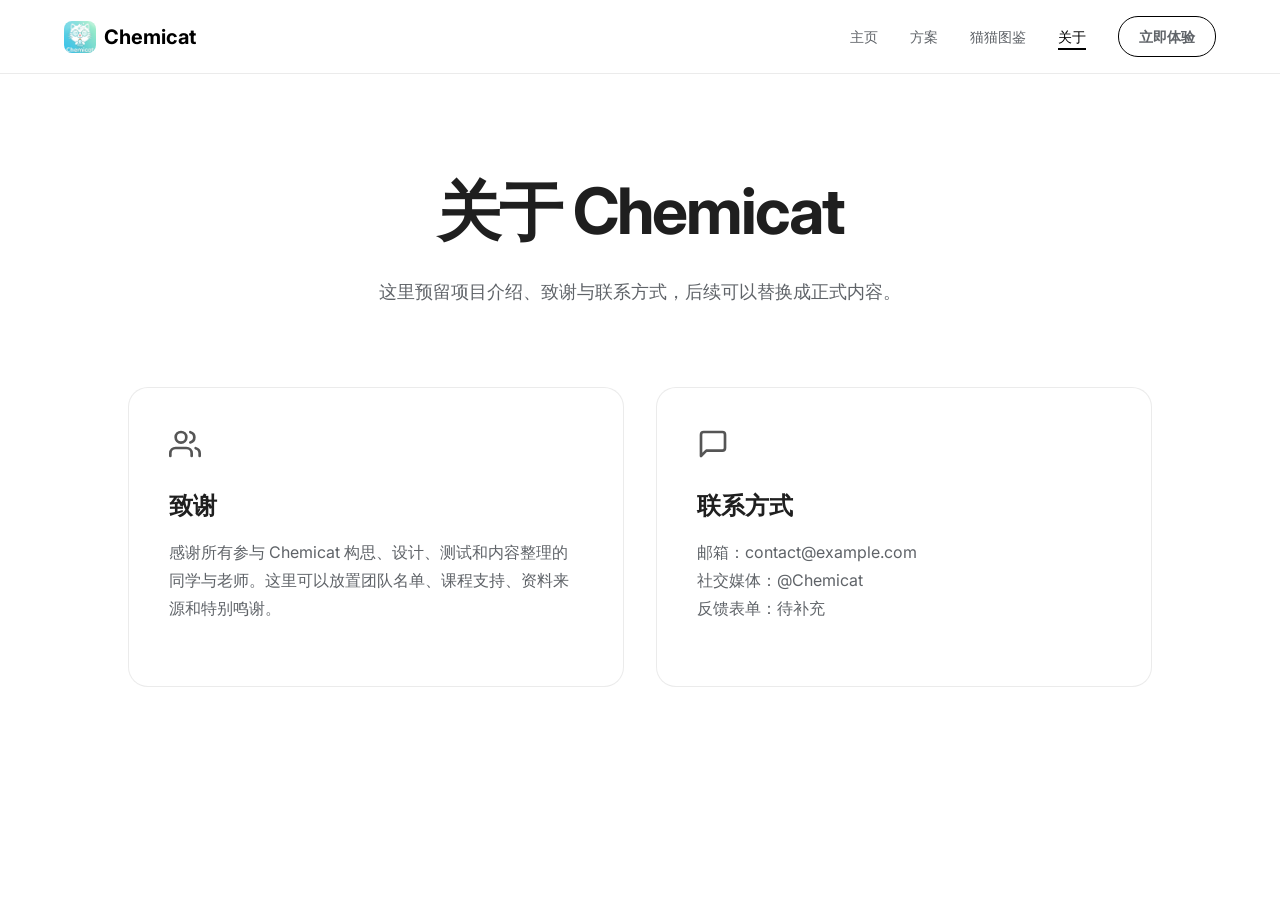
==== about.html @ 300c5b37 "Initial commit: Rebuilt Chemicat landing page with premium design" ====
<!DOCTYPE html>
<html lang="zh-CN">

<head>
    <meta charset="UTF-8">
    <meta name="viewport" content="width=device-width, initial-scale=1.0">
    <title>关于 - Chemicat</title>
    <meta name="description" content="关于 Chemicat - 项目介绍、致谢与联系方式。">
    <link rel="preconnect" href="https://fonts.googleapis.com">
    <link rel="preconnect" href="https://fonts.gstatic.com" crossorigin>
    <link href="https://fonts.googleapis.com/css2?family=Inter:wght@400;500;600;700&display=swap" rel="stylesheet">
    <link rel="stylesheet" href="style.css">
</head>

<body>
    <header>
        <a href="index.html" class="logo">
            <img src="photo/icon.png" alt="Chemicat 图标" class="logo-img">
            Chemicat
        </a>
        <nav>
            <a href="index.html">主页</a>
            <a href="solutions.html">方案</a>
            <a href="cats.html">猫猫图鉴</a>
            <a class="active" href="about.html">关于</a>
            <a href="https://chemicat.vercel.app" class="btn-download">立即体验</a>
        </nav>
    </header>

    <main class="subpage">
        <section class="page-hero">
            <h1 class="animate">关于 Chemicat</h1>
            <p class="animate delay-1">这里预留项目介绍、致谢与联系方式，后续可以替换成正式内容。</p>
        </section>

        <section class="about-grid">
            <article class="content-card scroll-animate">
                <div class="about-icon">
                    <svg width="32" height="32" viewBox="0 0 24 24" fill="none" stroke="currentColor"
                        stroke-width="2" stroke-linecap="round" stroke-linejoin="round">
                        <path d="M17 21v-2a4 4 0 0 0-4-4H5a4 4 0 0 0-4 4v2"></path>
                        <circle cx="9" cy="7" r="4"></circle>
                        <path d="M23 21v-2a4 4 0 0 0-3-3.87"></path>
                        <path d="M16 3.13a4 4 0 0 1 0 7.75"></path>
                    </svg>
                </div>
                <h2>致谢</h2>
                <p>感谢所有参与 Chemicat 构思、设计、测试和内容整理的同学与老师。这里可以放置团队名单、课程支持、资料来源和特别鸣谢。</p>
            </article>

            <article class="content-card scroll-animate">
                <div class="about-icon">
                    <svg width="32" height="32" viewBox="0 0 24 24" fill="none" stroke="currentColor"
                        stroke-width="2" stroke-linecap="round" stroke-linejoin="round">
                        <path d="M21 15a2 2 0 0 1-2 2H7l-4 4V5a2 2 0 0 1 2-2h14a2 2 0 0 1 2 2z"></path>
                    </svg>
                </div>
                <h2>联系方式</h2>
                <p>
                    邮箱：contact@example.com<br>
                    社交媒体：@Chemicat<br>
                    反馈表单：待补充
                </p>
            </article>
        </section>
    </main>

    <script src="main.js"></script>
</body>

</html>
---- style.css ----
:root {
  --primary-color: #000;
  --text-color: #1f1f1f;
  --secondary-text: #5f6368;
  --bg-color: #fff;
  --border-color: rgba(0, 0, 0, 0.08);
  --card-bg: #fafafa;
  --font-family: 'Inter', -apple-system, BlinkMacSystemFont, 'Segoe UI', Roboto, sans-serif;
  --transition: all 0.3s cubic-bezier(0.4, 0, 0.2, 1);
  --radius: 20px;
}

* {
  margin: 0;
  padding: 0;
  box-sizing: border-box;
}

body {
  font-family: var(--font-family);
  color: var(--text-color);
  background-color: var(--bg-color);
  line-height: 1.6;
  overflow-x: hidden;
}

/* ============================================================
   HEADER / NAV
   ============================================================ */
header {
  position: fixed;
  top: 0;
  width: 100%;
  padding: 1rem 5%;
  display: flex;
  justify-content: space-between;
  align-items: center;
  background: rgba(255, 255, 255, 0.85);
  backdrop-filter: blur(12px);
  -webkit-backdrop-filter: blur(12px);
  z-index: 1000;
  border-bottom: 1px solid var(--border-color);
  transition: padding 0.3s ease, box-shadow 0.3s ease;
}

.logo {
  display: flex;
  align-items: center;
  gap: 8px;
  font-size: 1.25rem;
  font-weight: 700;
  color: #000;
  text-decoration: none;
}

.logo-img {
  width: 32px;
  height: 32px;
  border-radius: 8px;
  object-fit: cover;
}

nav {
  display: flex;
  align-items: center;
  gap: 2rem;
}

nav a {
  text-decoration: none;
  color: var(--secondary-text);
  font-size: 0.9rem;
  font-weight: 500;
  transition: var(--transition);
  position: relative;
}

nav a::after {
  content: '';
  position: absolute;
  bottom: -2px;
  left: 0;
  width: 0;
  height: 2px;
  background: #000;
  transition: width 0.25s ease;
}

nav a:hover,
nav a.active {
  color: #000;
}

nav a.active::after,
nav a:hover::after {
  width: 100%;
}

.btn-download {
  padding: 8px 20px;
  border: 1.5px solid #000;
  border-radius: 20px;
  background: transparent;
  font-family: var(--font-family);
  font-size: 0.9rem;
  font-weight: 600;
  cursor: pointer;
  transition: var(--transition);
}

.btn-download:hover {
  background: #000;
  color: #fff;
}

main {
  padding-top: 80px;
}

/* ============================================================
   HERO SECTION (index.html)
   ============================================================ */
.hero {
  padding: 6rem 10% 0;
  display: flex;
  flex-direction: column;
  align-items: center;
  text-align: center;
  min-height: unset;
  justify-content: center;
  gap: 0;
}

.hero-theme-img {
  width: min(600px, 80%);
  border-radius: var(--radius);
  overflow: hidden;
  box-shadow: 0 24px 60px rgba(0,0,0,0.12);
  margin-bottom: 0;
}

.hero-theme-img img {
  width: 100%;
  height: auto;
  display: block;
}

.hero h1 {
  font-size: clamp(2.5rem, 6vw, 4.5rem);
  font-weight: 700;
  letter-spacing: -2px;
  margin-bottom: 1.25rem;
  line-height: 1.1;
}

/* Flowing gradient text */
.gradient-text {
  background: linear-gradient(
    90deg,
    #34a853,
    #4285f4,
    #ea4335,
    #fbbc05,
    #34a853
  );
  background-size: 300% auto;
  -webkit-background-clip: text;
  -webkit-text-fill-color: transparent;
  background-clip: text;
  display: inline-block;
  animation: flow 5s linear infinite;
}

@keyframes flow {
  0%   { background-position: 0% center; }
  100% { background-position: 300% center; }
}

.hero p {
  font-size: 1.15rem;
  color: var(--secondary-text);
  max-width: 560px;
  margin-bottom: 2rem;
}

.btn-primary {
  padding: 14px 32px;
  background: #000;
  color: #fff;
  border: none;
  border-radius: 14px;
  font-family: var(--font-family);
  font-size: 1.05rem;
  font-weight: 600;
  cursor: pointer;
  transition: var(--transition);
  box-shadow: 0 4px 14px rgba(0,0,0,0.12);
  margin-bottom: 3rem;
}

.btn-primary:hover {
  transform: translateY(-2px);
  box-shadow: 0 8px 24px rgba(0,0,0,0.18);
  background: #222;
}



/* ============================================================
   FEATURE SECTION (index.html - steps)
   ============================================================ */
.feature-section {
  padding: 4rem 10% 8rem;
  display: flex;
  flex-direction: column;
  align-items: stretch;
  text-align: left;
  min-height: unset;
}

.feature-section > h2 {
  font-size: 2.25rem;
  font-weight: 700;
  margin-bottom: 5rem;
  text-align: center;
  letter-spacing: -1px;
}

/* Each feature row */
.feature-grid {
  display: grid;
  grid-template-columns: 1fr 1.6fr;
  gap: 5rem;
  align-items: center;
  margin-bottom: 6rem;
}

.feature-grid.alt-layout {
  grid-template-columns: 1.6fr 1fr;
}

.feature-grid.alt-layout .feature-content {
  order: 2;
}

.feature-grid.alt-layout .feature-image {
  order: 1;
}

.feature-content {
  max-width: 480px;
}

.feature-icon {
  margin-bottom: 1.25rem;
  color: #555;
}

.feature-content h3 {
  font-size: 1.6rem;
  font-weight: 700;
  margin-bottom: 0.75rem;
  letter-spacing: -0.5px;
}

.feature-content p {
  color: var(--secondary-text);
  font-size: 1.05rem;
  line-height: 1.85;
}

.feature-image {
  border-radius: var(--radius);
  overflow: hidden;
  box-shadow: 0 20px 50px rgba(0,0,0,0.1);
  transition: transform 0.4s ease, box-shadow 0.4s ease;
}

.feature-image img {
  width: 100%;
  height: auto;
  display: block;
}

.feature-image:hover {
  transform: translateY(-4px);
  box-shadow: 0 28px 60px rgba(0,0,0,0.15);
}

/* ============================================================
   SUBPAGES (vocabulary, cats, about)
   ============================================================ */
main.subpage {
  padding-top: 80px;
}

.page-hero {
  padding: 5rem 10% 3rem;
  text-align: center;
  display: flex;
  flex-direction: column;
  align-items: center;
  min-height: unset;
}

.page-hero h1 {
  font-size: clamp(2.5rem, 6vw, 4rem);
  font-weight: 700;
  letter-spacing: -2px;
  margin-bottom: 1rem;
}

.page-hero p {
  font-size: 1.1rem;
  color: var(--secondary-text);
  max-width: 600px;
}

/* Split layout: sidebar + content */
.split-layout {
  display: grid;
  grid-template-columns: 220px 1fr;
  gap: 3rem;
  padding: 2rem 10% 6rem;
  align-items: start;
  min-height: unset;
}

.sidebar {
  position: sticky;
  top: 100px;
  background: var(--card-bg);
  border: 1px solid var(--border-color);
  border-radius: 16px;
  padding: 1.5rem;
}

.sidebar nav {
  display: flex;
  flex-direction: column;
  gap: 0.5rem;
}

.sidebar nav a {
  text-decoration: none;
  color: var(--secondary-text);
  font-size: 0.9rem;
  font-weight: 500;
  padding: 0.5rem 0.75rem;
  border-radius: 8px;
  transition: var(--transition);
}

.sidebar nav a::after {
  display: none;
}

.sidebar nav a:hover {
  color: #000;
  background: rgba(0,0,0,0.05);
}

.content-stack {
  display: flex;
  flex-direction: column;
  gap: 2rem;
}

/* Content cards */
.content-card {
  background: #fff;
  border: 1px solid var(--border-color);
  border-radius: var(--radius);
  padding: 2.5rem;
  transition: var(--transition);
}

.content-card:hover {
  box-shadow: 0 8px 32px rgba(0,0,0,0.07);
  transform: translateY(-2px);
}

.content-card h2 {
  font-size: 1.5rem;
  font-weight: 700;
  margin-bottom: 0.75rem;
  display: flex;
  align-items: center;
  gap: 0.75rem;
}

.content-card p {
  color: var(--secondary-text);
  font-size: 1rem;
  line-height: 1.75;
  margin-bottom: 1.5rem;
}

.chapter-label {
  font-size: 0.75rem;
  font-weight: 700;
  background: #000;
  color: #fff;
  padding: 2px 8px;
  border-radius: 6px;
  letter-spacing: 0.05em;
}

/* Vocab tiles */
.vocab-grid {
  display: flex;
  flex-wrap: wrap;
  gap: 0.75rem;
  margin-top: 0.5rem;
}

.vocab-tile {
  padding: 8px 16px;
  background: #f4f4f5;
  border-radius: 8px;
  font-size: 0.9rem;
  font-weight: 500;
  color: #333;
  transition: var(--transition);
  cursor: default;
}

.vocab-tile:hover {
  background: #000;
  color: #fff;
}

/* Cat gallery */
.skin-label {
  font-size: 0.875rem;
  color: var(--secondary-text);
  margin-bottom: 1rem;
}

.cat-gallery {
  display: grid;
  grid-template-columns: 1fr 1fr;
  gap: 1rem;
  margin-bottom: 1.5rem;
}

.cat-gallery img {
  width: 100%;
  height: 220px;
  object-fit: cover;
  border-radius: 12px;
  display: block;
  transition: transform 0.3s ease;
}

.cat-gallery img:hover {
  transform: scale(1.03);
}

.cat-info {
  display: flex;
  flex-direction: column;
  gap: 0.5rem;
}

.cat-info-item {
  font-size: 0.975rem;
  color: var(--secondary-text);
  line-height: 1.7;
}

.cat-info-item .label {
  font-weight: 700;
  color: #000;
  margin-right: 0.5rem;
}

/* About page */
.about-grid {
  padding: 2rem 10% 6rem;
  display: grid;
  grid-template-columns: 1fr 1fr;
  gap: 2rem;
  align-items: start;
  min-height: unset;
}

.about-icon {
  margin-bottom: 1.25rem;
  color: #555;
}

/* ============================================================
   ANIMATIONS
   ============================================================ */
@keyframes fadeInUp {
  from {
    opacity: 0;
    transform: translateY(24px);
  }
  to {
    opacity: 1;
    transform: translateY(0);
  }
}

.animate {
  opacity: 0;
  animation: fadeInUp 0.8s ease forwards;
}

.delay-1 { animation-delay: 0.15s; }
.delay-2 { animation-delay: 0.3s; }
.delay-3 { animation-delay: 0.45s; }

/* scroll-triggered (added class via JS) */
.scroll-animate {
  opacity: 0;
  transform: translateY(24px);
  transition: opacity 0.7s ease, transform 0.7s ease;
}

.scroll-animate.visible {
  opacity: 1;
  transform: translateY(0);
}

/* ============================================================
   RESPONSIVE
   ============================================================ */
@media (max-width: 1024px) {
  .feature-grid,
  .feature-grid.alt-layout {
    grid-template-columns: 1fr;
    gap: 2.5rem;
  }

  .feature-grid.alt-layout .feature-content,
  .feature-grid.alt-layout .feature-image {
    order: unset;
  }

  .feature-content {
    max-width: 100%;
    text-align: center;
  }

  .feature-icon {
    display: flex;
    justify-content: center;
  }
}

@media (max-width: 768px) {
  nav {
    gap: 1rem;
  }

  .social-icons {
    display: none;
  }

  .split-layout {
    grid-template-columns: 1fr;
  }

  .sidebar {
    position: static;
  }

  .sidebar nav {
    flex-direction: row;
    flex-wrap: wrap;
  }

  .about-grid {
    grid-template-columns: 1fr;
  }

  .cat-gallery {
    grid-template-columns: 1fr;
  }
}

/* ============================================================
   SOLUTIONS PAGE (solutions.html)
   ============================================================ */
.solutions-grid {
  display: grid;
  grid-template-columns: repeat(auto-fit, minmax(350px, 1fr));
  gap: 2.5rem;
  padding: 4rem 10% 8rem;
  max-width: 1200px;
  margin: 0 auto;
}

.plan-card {
  background: #fff;
  border: 1px solid var(--border-color);
  border-radius: 32px;
  padding: 3rem;
  display: flex;
  flex-direction: column;
  transition: var(--transition);
}

.plan-card:hover {
  border-color: #000;
  box-shadow: 0 12px 40px rgba(0,0,0,0.05);
}

.plan-icon {
  width: 64px;
  height: 64px;
  margin-bottom: 2rem;
  color: #333;
}

.plan-card h2 {
  font-size: 2.25rem;
  font-weight: 700;
  margin-bottom: 0.5rem;
  font-family: var(--font-family);
}

.plan-desc {
  font-size: 1.1rem;
  color: var(--secondary-text);
  margin-bottom: 2rem;
}

.plan-price {
  font-size: 2.5rem;
  font-weight: 700;
  margin-bottom: 0.25rem;
}

.plan-price-sub {
  font-size: 1rem;
  color: var(--secondary-text);
  margin-bottom: 2.5rem;
}

.btn-plan {
  width: 100%;
  padding: 1rem;
  background: #1a1a1a;
  color: #fff;
  border: none;
  border-radius: 16px;
  font-size: 1.1rem;
  font-weight: 600;
  cursor: pointer;
  transition: var(--transition);
  margin-bottom: 2.5rem;
  text-align: center;
  text-decoration: none;
}

.btn-plan:hover {
  background: #000;
  transform: translateY(-2px);
}

.plan-features {
  list-style: none;
}

.plan-features li {
  font-size: 1.05rem;
  color: var(--text-color);
  margin-bottom: 1rem;
  display: flex;
  align-items: flex-start;
  gap: 0.75rem;
}

.plan-features li svg {
  width: 20px;
  height: 20px;
  color: #555;
  margin-top: 3px;
  flex-shrink: 0;
}
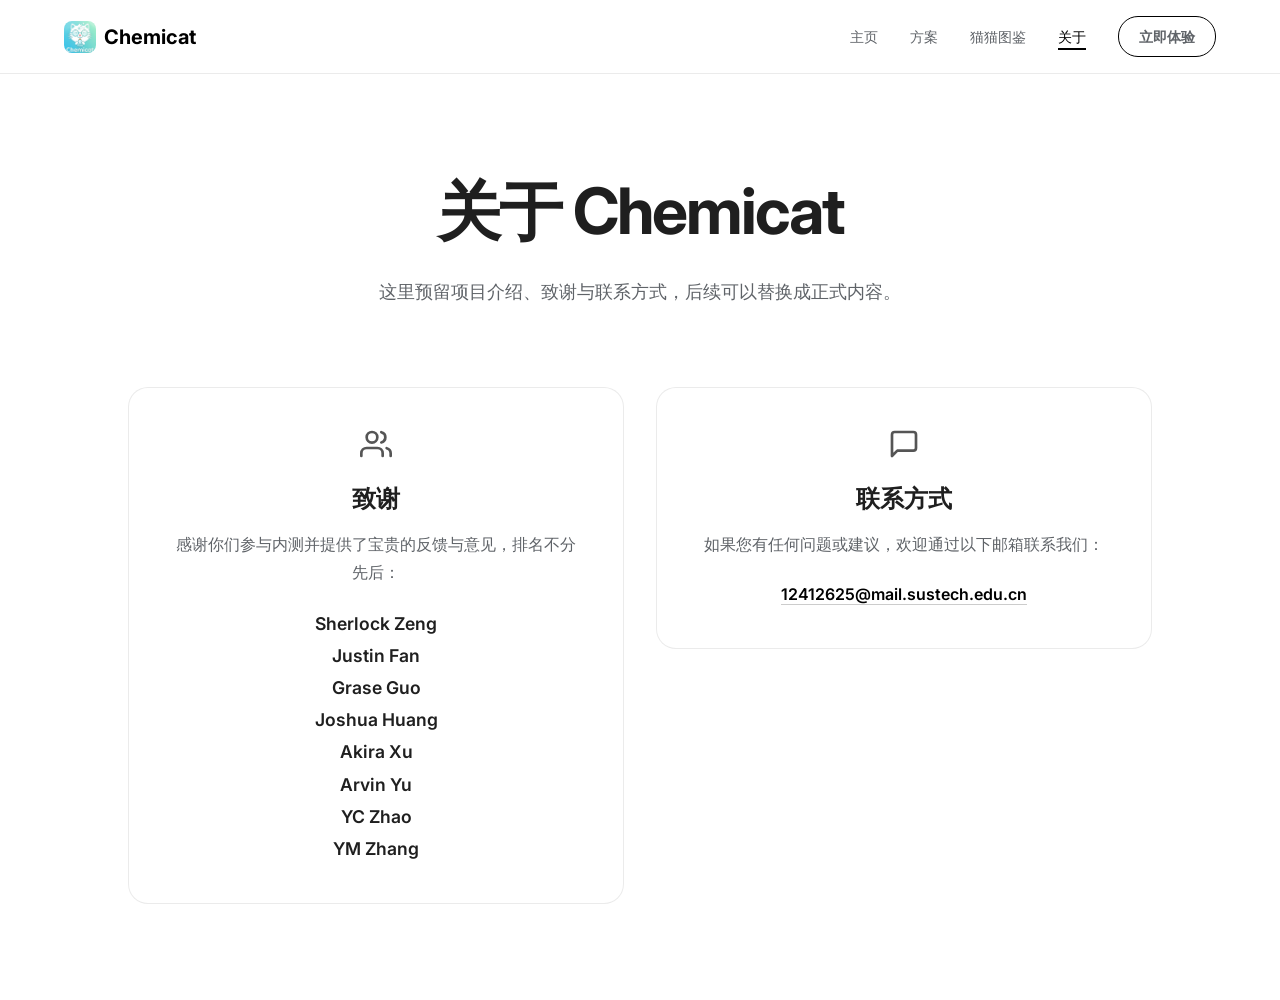
==== commit 99716349: "docs: update acknowledgements and contact information on about page" ====
--- a/about.html
+++ b/about.html
@@ -34,7 +34,7 @@
         </section>
 
         <section class="about-grid">
-            <article class="content-card scroll-animate">
+            <article class="content-card scroll-animate text-center">
                 <div class="about-icon">
                     <svg width="32" height="32" viewBox="0 0 24 24" fill="none" stroke="currentColor"
                         stroke-width="2" stroke-linecap="round" stroke-linejoin="round">
@@ -45,10 +45,20 @@
                     </svg>
                 </div>
                 <h2>致谢</h2>
-                <p>感谢所有参与 Chemicat 构思、设计、测试和内容整理的同学与老师。这里可以放置团队名单、课程支持、资料来源和特别鸣谢。</p>
+                <p>感谢你们参与内测并提供了宝贵的反馈与意见，排名不分先后：</p>
+                <div class="thanks-list">
+                    <span>Sherlock Zeng</span>
+                    <span>Justin Fan</span>
+                    <span>Grase Guo</span>
+                    <span>Joshua Huang</span>
+                    <span>Akira Xu</span>
+                    <span>Arvin Yu</span>
+                    <span>YC Zhao</span>
+                    <span>YM Zhang</span>
+                </div>
             </article>
 
-            <article class="content-card scroll-animate">
+            <article class="content-card scroll-animate text-center">
                 <div class="about-icon">
                     <svg width="32" height="32" viewBox="0 0 24 24" fill="none" stroke="currentColor"
                         stroke-width="2" stroke-linecap="round" stroke-linejoin="round">
@@ -57,10 +67,9 @@
                 </div>
                 <h2>联系方式</h2>
                 <p>
-                    邮箱：contact@example.com<br>
-                    社交媒体：@Chemicat<br>
-                    反馈表单：待补充
+                    如果您有任何问题或建议，欢迎通过以下邮箱联系我们：
                 </p>
+                <a href="mailto:12412625@mail.sustech.edu.cn" class="contact-email">12412625@mail.sustech.edu.cn</a>
             </article>
         </section>
     </main>
--- a/style.css
+++ b/style.css
@@ -490,6 +490,45 @@
   color: #555;
 }
 
+.text-center {
+  text-align: center;
+}
+
+.text-center .about-icon {
+  display: flex;
+  justify-content: center;
+}
+
+.text-center h2 {
+  justify-content: center;
+}
+
+.thanks-list {
+  display: flex;
+  flex-direction: column;
+  align-items: center;
+  gap: 0.25rem;
+  margin-top: 1.5rem;
+}
+
+.thanks-list span {
+  font-weight: 600;
+  color: var(--text-color);
+  font-size: 1.1rem;
+}
+
+.contact-email {
+  font-weight: 600;
+  color: #000;
+  text-decoration: none;
+  border-bottom: 1px solid rgba(0,0,0,0.2);
+  transition: var(--transition);
+}
+
+.contact-email:hover {
+  border-bottom-color: #000;
+}
+
 /* ============================================================
    ANIMATIONS
    ============================================================ */
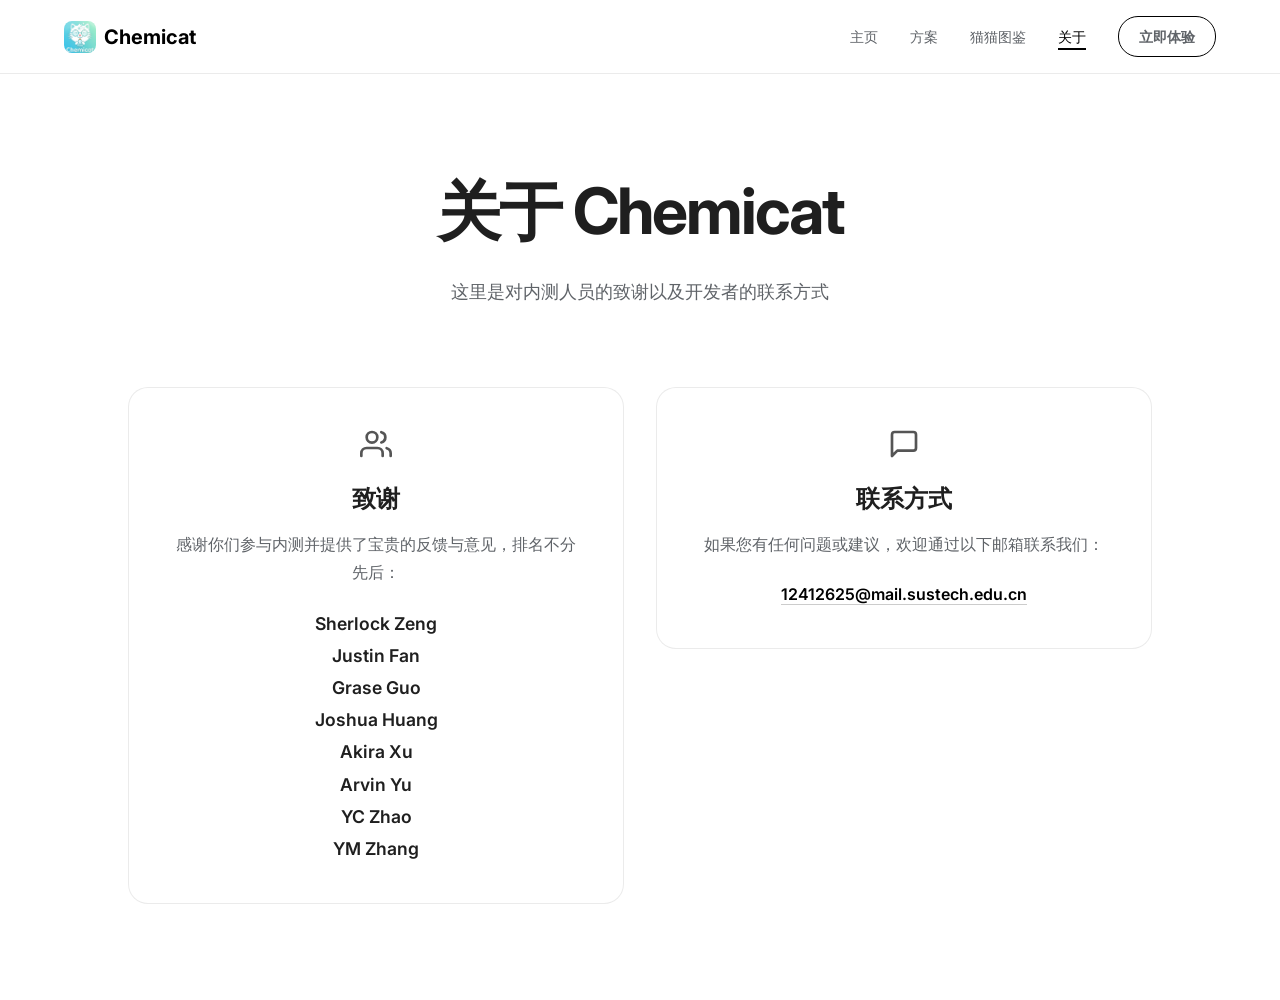
==== commit bc0964d0: "Update about page with acknowledgements and contact info" ====
--- a/about.html
+++ b/about.html
@@ -30,14 +30,14 @@
     <main class="subpage">
         <section class="page-hero">
             <h1 class="animate">关于 Chemicat</h1>
-            <p class="animate delay-1">这里预留项目介绍、致谢与联系方式，后续可以替换成正式内容。</p>
+            <p class="animate delay-1">这里是对内测人员的致谢以及开发者的联系方式</p>
         </section>
 
         <section class="about-grid">
             <article class="content-card scroll-animate text-center">
                 <div class="about-icon">
-                    <svg width="32" height="32" viewBox="0 0 24 24" fill="none" stroke="currentColor"
-                        stroke-width="2" stroke-linecap="round" stroke-linejoin="round">
+                    <svg width="32" height="32" viewBox="0 0 24 24" fill="none" stroke="currentColor" stroke-width="2"
+                        stroke-linecap="round" stroke-linejoin="round">
                         <path d="M17 21v-2a4 4 0 0 0-4-4H5a4 4 0 0 0-4 4v2"></path>
                         <circle cx="9" cy="7" r="4"></circle>
                         <path d="M23 21v-2a4 4 0 0 0-3-3.87"></path>
@@ -60,8 +60,8 @@
 
             <article class="content-card scroll-animate text-center">
                 <div class="about-icon">
-                    <svg width="32" height="32" viewBox="0 0 24 24" fill="none" stroke="currentColor"
-                        stroke-width="2" stroke-linecap="round" stroke-linejoin="round">
+                    <svg width="32" height="32" viewBox="0 0 24 24" fill="none" stroke="currentColor" stroke-width="2"
+                        stroke-linecap="round" stroke-linejoin="round">
                         <path d="M21 15a2 2 0 0 1-2 2H7l-4 4V5a2 2 0 0 1 2-2h14a2 2 0 0 1 2 2z"></path>
                     </svg>
                 </div>
@@ -77,4 +77,4 @@
     <script src="main.js"></script>
 </body>
 
-</html>
+</html>
